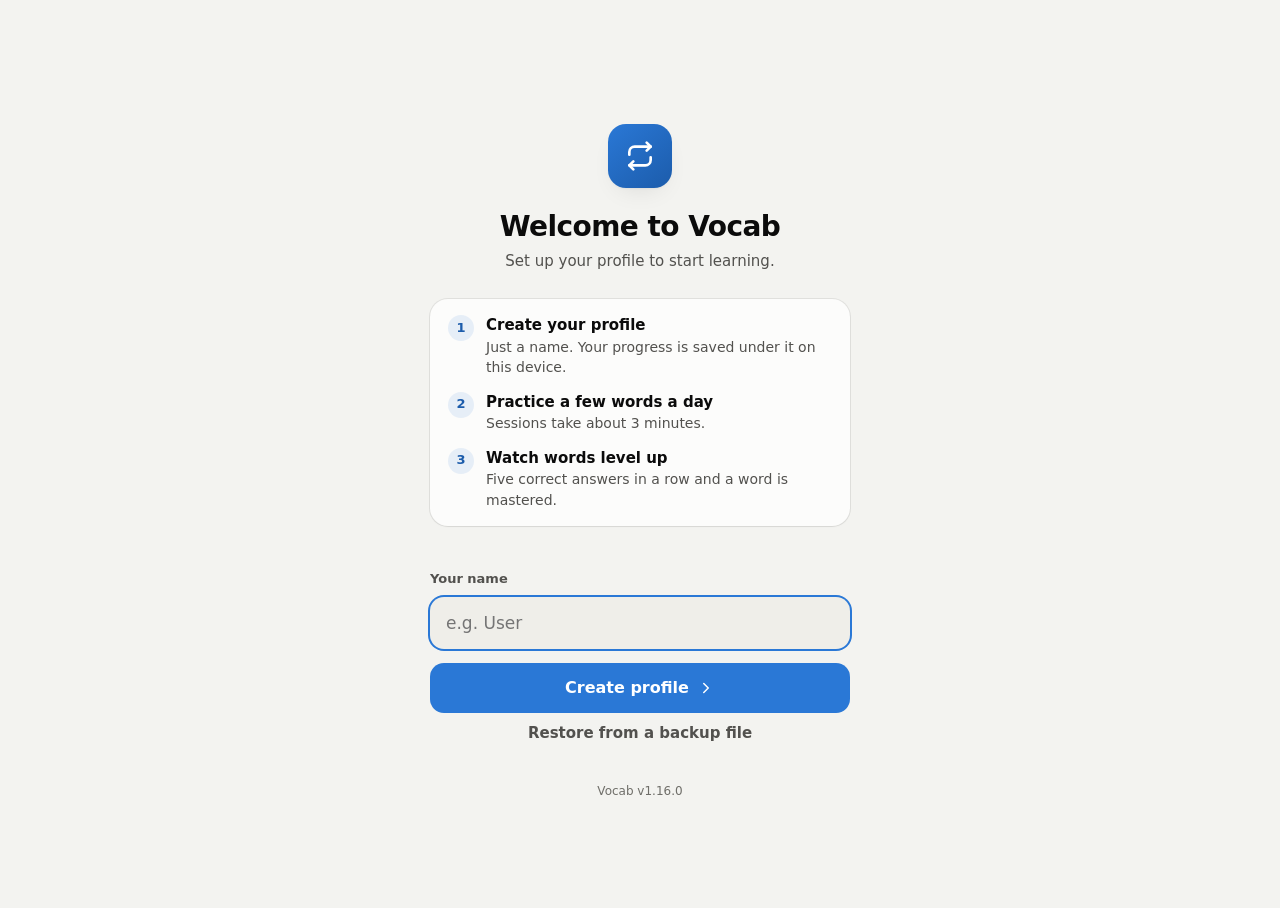
==== apps/french/index.html @ 6090a2e2 "Public copy of the school app" ====
<!doctype html>
<html lang="en">
<head>
  <meta charset="utf-8">
  <meta name="viewport" content="width=device-width, initial-scale=1, viewport-fit=cover, interactive-widget=resizes-content">
  <title>Vocab</title>
  <meta name="description" content="Vocabulary trainer for any language.">
  <meta name="theme-color" content="#f3f3f0" media="(prefers-color-scheme: light)">
  <meta name="theme-color" content="#0d0d0d" media="(prefers-color-scheme: dark)">
  <meta name="mobile-web-app-capable" content="yes">
  <link rel="manifest" href="./manifest.json">
  <link rel="icon" href="./icons/icon.svg" type="image/svg+xml">
  <link rel="apple-touch-icon" href="./icons/icon-192.png">
  <link rel="stylesheet" href="./css/app.css">
  <script src="./version.js"></script>
  <script type="module" src="./js/app.js"></script>
  <!-- Sync: keeps browser data in the local data file while the server runs (shared with the dashboard). Non-blocking. -->
  <script type="module" src="../../js/sync/page.js"></script>
</head>
<body>
  <div class="app">
    <nav class="tabbar" id="tabbar" aria-label="Main"></nav>
    <div class="page">
      <header class="topbar" id="topbar"></header>
      <main id="view">
        <div class="loading" aria-label="Loading"><span></span><span></span><span></span></div>
      </main>
    </div>
  </div>
  <div id="overlay-root"></div>
  <div id="toast-root" aria-live="polite"></div>
</body>
</html>
---- apps/french/css/app.css ----
:root {
  color-scheme: light;
  --bg: #f3f3f0;
  --surface: #fcfcfb;
  --surface-2: #efeee9;
  --surface-3: #e3e2dc;
  --seg-active: #ffffff;
  --border: rgba(11, 11, 11, 0.08);
  --border-strong: rgba(11, 11, 11, 0.15);
  --text: #0b0b0b;
  --text-2: #52514e;
  --text-3: #6f6e69;
  --axis-text: #898781;
  --accent: #2a78d6;
  --accent-hover: #256abf;
  --accent-soft: rgba(42, 120, 214, 0.1);
  --accent-text: #1c5cab;
  --on-accent: #ffffff;
  --hero-from: #2a78d6;
  --hero-to: #1c5cab;
  --good: #0ca30c;
  --good-text: #006300;
  --good-soft: rgba(12, 163, 12, 0.1);
  --bad: #d03b3b;
  --bad-text: #b02a2a;
  --bad-soft: rgba(208, 59, 59, 0.09);
  --warn: #fab219;
  --warn-text: #7a5000;
  --warn-soft: rgba(250, 178, 25, 0.16);
  --lvl-new: #cfcec7;
  --lvl-learning: #86b6ef;
  --lvl-familiar: #3987e5;
  --lvl-mastered: #1c5cab;
  --grid: #e1e0d9;
  --axis: #c3c2b7;
  --shadow-sm: 0 1px 2px rgba(16, 16, 15, 0.04);
  --shadow: 0 1px 2px rgba(16, 16, 15, 0.04), 0 10px 28px -14px rgba(16, 16, 15, 0.16);
  --shadow-lg: 0 24px 64px -16px rgba(16, 16, 15, 0.3);
  --radius: 18px;
  --font: system-ui, -apple-system, "Segoe UI", Roboto, sans-serif;
  --mono: ui-monospace, SFMono-Regular, Menlo, Consolas, monospace;
  --tabbar-h: 66px;
  --slot-subject: #2a78d6;
  --slot-verb: #0b8a0b;
  --slot-neg: #d03b3b;
  --slot-pron: #7c4ddb;
  --slot-noun: #0f8a80;
  --slot-mod: #b87400;
  --slot-circ: #7d6e5a;
  --slot-link: #c0398a;
  --slot-plain: #6f6e69;
}

@media (prefers-color-scheme: dark) {
  :root:not([data-theme="light"]) {
    color-scheme: dark;
    --bg: #0d0d0d;
    --surface: #1a1a19;
    --surface-2: #242422;
    --surface-3: #33332f;
    --seg-active: #3a3a36;
    --border: rgba(255, 255, 255, 0.08);
    --border-strong: rgba(255, 255, 255, 0.15);
    --text: #f0efec;
    --text-2: #c3c2b7;
    --text-3: #9a9890;
    --accent: #3987e5;
    --accent-hover: #5598e7;
    --accent-soft: rgba(57, 135, 229, 0.16);
    --accent-text: #86b6ef;
    --hero-from: #2a78d6;
    --hero-to: #184f95;
    --good-text: #3fc43f;
    --good-soft: rgba(12, 163, 12, 0.16);
    --bad-text: #f07a7a;
    --bad-soft: rgba(208, 59, 59, 0.18);
    --warn-text: #fab219;
    --warn-soft: rgba(250, 178, 25, 0.14);
    --lvl-new: #3a3a37;
    --lvl-learning: #184f95;
    --lvl-familiar: #2a78d6;
    --lvl-mastered: #6da7ec;
    --grid: #2c2c2a;
    --axis: #45453f;
    --shadow-sm: 0 1px 2px rgba(0, 0, 0, 0.4);
    --shadow: 0 1px 2px rgba(0, 0, 0, 0.4), 0 10px 28px -14px rgba(0, 0, 0, 0.6);
    --slot-subject: #5598e7;
    --slot-verb: #3fc43f;
    --slot-neg: #f07a7a;
    --slot-pron: #a98bf0;
    --slot-noun: #3cc4b8;
    --slot-mod: #f0b23c;
    --slot-circ: #b8a68c;
    --slot-link: #ec7fbd;
    --slot-plain: #9a9993;
    --shadow-lg: 0 24px 64px -16px rgba(0, 0, 0, 0.7);
  }
}

:root[data-theme="dark"] {
  color-scheme: dark;
  --bg: #0d0d0d;
  --surface: #1a1a19;
  --surface-2: #242422;
  --surface-3: #33332f;
  --seg-active: #3a3a36;
  --border: rgba(255, 255, 255, 0.08);
  --border-strong: rgba(255, 255, 255, 0.15);
  --text: #f0efec;
  --text-2: #c3c2b7;
  --text-3: #9a9890;
  --accent: #3987e5;
  --accent-hover: #5598e7;
  --accent-soft: rgba(57, 135, 229, 0.16);
  --accent-text: #86b6ef;
  --hero-from: #2a78d6;
  --hero-to: #184f95;
  --good-text: #3fc43f;
  --good-soft: rgba(12, 163, 12, 0.16);
  --bad-text: #f07a7a;
  --bad-soft: rgba(208, 59, 59, 0.18);
  --warn-text: #fab219;
  --warn-soft: rgba(250, 178, 25, 0.14);
  --lvl-new: #3a3a37;
  --lvl-learning: #184f95;
  --lvl-familiar: #2a78d6;
  --lvl-mastered: #6da7ec;
  --grid: #2c2c2a;
  --axis: #45453f;
  --shadow-sm: 0 1px 2px rgba(0, 0, 0, 0.4);
  --shadow: 0 1px 2px rgba(0, 0, 0, 0.4), 0 10px 28px -14px rgba(0, 0, 0, 0.6);
  --slot-subject: #5598e7;
  --slot-verb: #3fc43f;
  --slot-neg: #f07a7a;
  --slot-pron: #a98bf0;
  --slot-noun: #3cc4b8;
  --slot-mod: #f0b23c;
  --slot-circ: #b8a68c;
  --slot-link: #ec7fbd;
  --slot-plain: #9a9993;
  --shadow-lg: 0 24px 64px -16px rgba(0, 0, 0, 0.7);
}

/* Base */
*, *::before, *::after { box-sizing: border-box; }
[hidden] { display: none !important; }
html { -webkit-text-size-adjust: 100%; }
body {
  margin: 0;
  font: 15px/1.45 var(--font);
  background: var(--bg);
  color: var(--text);
  -webkit-font-smoothing: antialiased;
  -webkit-tap-highlight-color: transparent;
}
h1, h2, h3 { line-height: 1.2; }
a { color: var(--accent-text); }
button { font: inherit; color: inherit; }
:focus-visible { outline: 2px solid var(--accent); outline-offset: 2px; }
code { font-family: var(--mono); font-size: 0.86em; background: var(--surface-2); padding: 1px 5px; border-radius: 5px; overflow-wrap: anywhere; }
.muted { color: var(--text-3); }
.small { font-size: 13px; }

.icon { width: 20px; height: 20px; flex: none; fill: none; stroke: currentColor; stroke-width: 2; stroke-linecap: round; stroke-linejoin: round; }
.icon.accent { color: var(--accent); }

/* Shell */
.app { min-height: 100dvh; }
.page {
  max-width: 680px;
  margin: 0 auto;
  padding: 0 16px calc(var(--tabbar-h) + 28px + env(safe-area-inset-bottom));
}
.topbar {
  position: sticky;
  top: 0;
  z-index: 10;
  display: flex;
  align-items: center;
  gap: 8px;
  min-height: 64px;
  padding: calc(10px + env(safe-area-inset-top)) 0 10px;
  background: color-mix(in srgb, var(--bg) 86%, transparent);
  backdrop-filter: saturate(1.4) blur(14px);
  -webkit-backdrop-filter: saturate(1.4) blur(14px);
}
.topbar-title { flex: 1; min-width: 0; margin: 0; font-size: 26px; font-weight: 700; letter-spacing: -0.02em; white-space: nowrap; overflow: hidden; text-overflow: ellipsis; }
.topbar .back { margin-left: -8px; }

.tabbar {
  position: fixed;
  left: 0;
  right: 0;
  bottom: 0;
  z-index: 20;
  display: flex;
  justify-content: space-around;
  padding: 6px 8px calc(6px + env(safe-area-inset-bottom));
  background: color-mix(in srgb, var(--surface) 90%, transparent);
  backdrop-filter: saturate(1.4) blur(16px);
  -webkit-backdrop-filter: saturate(1.4) blur(16px);
  border-top: 1px solid var(--border);
}
.tab {
  flex: 1;
  max-width: 96px;
  display: flex;
  flex-direction: column;
  align-items: center;
  gap: 4px;
  padding: 4px 0;
  color: var(--text-3);
  text-decoration: none;
  font-size: 11px;
  font-weight: 600;
}
.tab .icon { width: 22px; height: 22px; padding: 4px 16px; box-sizing: content-box; border-radius: 999px; transition: background 0.2s; }
.tab.active { color: var(--accent-text); }
.tab.active .icon { background: var(--accent-soft); color: var(--accent); }
.brand, .brand-version { display: none; }
body.is-focus .tabbar, body.is-focus .topbar { display: none; }
body.is-focus .page { max-width: 600px; padding-bottom: 0; }

.loading { display: flex; justify-content: center; gap: 6px; padding: 80px 0; }
.loading span { width: 8px; height: 8px; border-radius: 50%; background: var(--accent); animation: pulse 1s infinite ease-in-out; }
.loading span:nth-child(2) { animation-delay: 0.15s; }
.loading span:nth-child(3) { animation-delay: 0.3s; }

/* Buttons */
.btn {
  display: inline-flex;
  align-items: center;
  justify-content: center;
  gap: 8px;
  height: 42px;
  padding: 0 16px;
  border: 0;
  border-radius: 12px;
  font-weight: 600;
  font-size: 15px;
  text-decoration: none;
  white-space: nowrap;
  cursor: pointer;
  transition: background 0.15s, transform 0.1s, opacity 0.15s;
}
.btn:active:not(:disabled) { transform: scale(0.98); }
.btn:disabled { opacity: 0.45; cursor: not-allowed; }
.btn .icon { width: 18px; height: 18px; }
.btn-primary { background: var(--accent); color: var(--on-accent); }
.btn-primary:hover:not(:disabled) { background: var(--accent-hover); }
.btn-secondary { background: var(--surface-2); color: var(--text); box-shadow: inset 0 0 0 1px var(--border); }
.btn-secondary:hover:not(:disabled) { background: var(--surface-3); }
.btn-text { background: transparent; color: var(--text-2); }
.btn-text:hover:not(:disabled) { background: var(--surface-2); }
.btn-danger { background: var(--bad); color: #fff; }
.btn-ghost-danger { background: var(--bad-soft); color: var(--bad-text); }
.btn-on-accent { background: #fff; color: #1c5cab; }
.btn-on-accent:hover { background: #eef4fc; }
.btn-block { width: 100%; }
.btn-lg { height: 50px; font-size: 16px; border-radius: 14px; }
.btn-sm { height: 34px; padding: 0 12px; font-size: 14px; border-radius: 10px; }
.icon-btn { display: inline-grid; place-items: center; flex: none; width: 40px; height: 40px; border: 0; border-radius: 12px; background: transparent; color: var(--text-2); cursor: pointer; }
.icon-btn:hover { background: var(--surface-2); }

.lang-pill {
  display: inline-flex;
  align-items: center;
  gap: 6px;
  flex: none;
  height: 38px;
  padding: 0 10px 0 9px;
  border: 0;
  border-radius: 999px;
  background: var(--surface);
  box-shadow: var(--shadow-sm), 0 0 0 1px var(--border);
  font-weight: 600;
  font-size: 14px;
  cursor: pointer;
}
.lang-pill .icon { width: 16px; height: 16px; color: var(--text-3); }
.flag { font-size: 18px; line-height: 1; }

/* Cards */
.card {
  margin-top: 16px;
  padding: 18px;
  background: var(--surface);
  border-radius: var(--radius);
  box-shadow: var(--shadow-sm), 0 0 0 1px var(--border);
}
.card-head { display: flex; align-items: baseline; justify-content: space-between; gap: 12px; margin-bottom: 14px; }
.card-head h2 { margin: 0; font-size: 17px; font-weight: 650; letter-spacing: -0.01em; }
.card-meta { color: var(--text-3); font-size: 13px; text-align: right; }
.card-link { display: inline-flex; align-items: center; gap: 2px; font-size: 14px; font-weight: 600; text-decoration: none; }
.card-link .icon { width: 16px; height: 16px; }
.group-title {
  display: flex;
  align-items: baseline;
  justify-content: space-between;
  gap: 12px;
  margin: 26px 4px -6px;
  font-size: 12px;
  font-weight: 700;
  text-transform: uppercase;
  letter-spacing: 0.07em;
  color: var(--text-3);
}
.group-title span { text-transform: none; letter-spacing: 0; font-weight: 500; font-size: 13px; }
.badge { font-size: 11px; font-weight: 600; padding: 2px 7px; border-radius: 6px; background: var(--accent-soft); color: var(--accent-text); white-space: nowrap; }

/* Hero */
.hero {
  position: relative;
  overflow: hidden;
  margin-top: 4px;
  padding: 22px;
  border-radius: 22px;
  color: #fff;
  background:
    radial-gradient(circle at 105% -10%, rgba(255, 255, 255, 0.22), transparent 45%),
    linear-gradient(140deg, var(--hero-from), var(--hero-to));
  box-shadow: var(--shadow);
}
.hero-eyebrow { font-size: 12px; font-weight: 700; text-transform: uppercase; letter-spacing: 0.08em; opacity: 0.85; }
.hero-figure { margin-top: 14px; font-size: 60px; font-weight: 700; line-height: 1; letter-spacing: -0.03em; }
.hero-label { margin-top: 6px; font-size: 17px; font-weight: 600; }
.hero-sub { margin-top: 2px; font-size: 14px; opacity: 0.82; }
.hero .btn { margin-top: 18px; }

.quick { display: grid; grid-template-columns: 1fr 1fr; gap: 10px; margin-top: 10px; }
.quick-btn {
  display: flex;
  align-items: center;
  justify-content: space-between;
  gap: 8px;
  padding: 14px;
  border: 0;
  border-radius: 16px;
  background: var(--surface);
  box-shadow: var(--shadow-sm), 0 0 0 1px var(--border);
  font-weight: 600;
  text-align: left;
  cursor: pointer;
}
.quick-btn:hover:not(:disabled) { background: var(--surface-2); }
.quick-btn:disabled { opacity: 0.5; cursor: default; }
.quick-label { display: inline-flex; align-items: center; gap: 8px; min-width: 0; }
.quick-label .icon { width: 18px; height: 18px; color: var(--accent); }
.quick-count { color: var(--text-3); font-variant-numeric: tabular-nums; }

/* Tiles */
.tiles { display: grid; grid-template-columns: repeat(3, minmax(0, 1fr)); gap: 10px; margin-top: 16px; }
.tiles-4 { grid-template-columns: repeat(2, minmax(0, 1fr)); margin-top: 4px; }
.tile { min-width: 0; padding: 14px; background: var(--surface); border-radius: 16px; box-shadow: var(--shadow-sm), 0 0 0 1px var(--border); }
.tile-label { display: flex; align-items: center; gap: 6px; color: var(--text-3); font-size: 13px; font-weight: 500; }
.tile-label .icon { width: 16px; height: 16px; }
.tile-value { margin-top: 8px; font-size: 22px; font-weight: 700; letter-spacing: -0.02em; white-space: nowrap; overflow: hidden; text-overflow: ellipsis; }
.tile-value small { font-size: 14px; font-weight: 500; color: var(--text-3); letter-spacing: 0; }
.tile-sub { margin-top: 2px; color: var(--text-3); font-size: 12px; line-height: 1.3; }

/* Mastery */
.lvl-new { background: var(--lvl-new); }
.lvl-learning { background: var(--lvl-learning); }
.lvl-familiar { background: var(--lvl-familiar); }
.lvl-mastered { background: var(--lvl-mastered); }
.mastery-bar { display: flex; gap: 2px; height: 12px; margin: 2px 0 14px; border-radius: 6px; overflow: hidden; }
.mastery-bar.thin { height: 6px; margin: 9px 0 0; border-radius: 3px; }
.seg { min-width: 3px; }
.legend { display: grid; grid-template-columns: repeat(2, minmax(0, 1fr)); gap: 2px 16px; }
.legend-item { display: flex; align-items: center; gap: 8px; margin: 0 -8px; padding: 6px 8px; border-radius: 8px; color: var(--text-2); font-size: 14px; text-decoration: none; }
a.legend-item:hover { background: var(--surface-2); }
.swatch { width: 10px; height: 10px; flex: none; border-radius: 3px; }
.legend-value { margin-left: auto; font-weight: 600; color: var(--text); font-variant-numeric: tabular-nums; }

.dots { display: inline-flex; gap: 3px; }
.dots i { width: 7px; height: 7px; border-radius: 50%; }
.dots i:not(.on) { background: var(--surface-3); }

/* Decks */
.toolbar { display: flex; align-items: center; gap: 10px; margin-top: 4px; }
.toolbar .chips { flex: 1; min-width: 0; }
.chips { display: flex; gap: 8px; padding: 2px; margin: -2px; overflow-x: auto; scrollbar-width: none; }
.chips::-webkit-scrollbar { display: none; }
.chips.wrap { flex-wrap: wrap; overflow: visible; }
.chip {
  display: inline-flex;
  align-items: center;
  gap: 6px;
  flex: none;
  height: 34px;
  padding: 0 14px;
  border: 0;
  border-radius: 999px;
  background: var(--surface);
  box-shadow: inset 0 0 0 1px var(--border-strong);
  color: var(--text-2);
  font-size: 14px;
  font-weight: 600;
  cursor: pointer;
}
.chip.active { background: var(--text); color: var(--bg); box-shadow: none; }
.chip:disabled { opacity: 0.4; cursor: default; }
.chip-count { font-weight: 500; opacity: 0.7; font-variant-numeric: tabular-nums; }

.card.deck-list { padding-top: 2px; padding-bottom: 2px; }
.deck-row { display: flex; align-items: center; gap: 12px; padding: 14px 0; border-top: 1px solid var(--border); color: inherit; text-decoration: none; }
.deck-list > .deck-row:first-child { border-top: 0; }
.deck-row:hover .deck-row-title { color: var(--accent-text); }
.deck-row-main { flex: 1; min-width: 0; }
.deck-row-title { display: flex; align-items: center; gap: 8px; font-weight: 600; }
.deck-row-meta { margin-top: 2px; color: var(--text-3); font-size: 13px; }
.due { color: var(--accent-text); font-weight: 600; }
.chevron { color: var(--text-3); }

.deck-head { margin-top: 4px; }
.eyebrow { color: var(--text-3); font-size: 13px; font-weight: 500; }
.deck-stats { display: grid; grid-template-columns: repeat(3, 1fr); margin: 12px 0 16px; }
.deck-stats div { display: flex; flex-direction: column; }
.deck-stats strong { font-size: 26px; font-weight: 700; letter-spacing: -0.02em; }
.deck-stats span { color: var(--text-3); font-size: 13px; }
.deck-head > .btn-block { margin-top: 16px; }
.deck-actions { display: grid; grid-template-columns: 1fr 1fr; gap: 10px; margin-top: 10px; }

/* Word lists */
.card.word-list { padding-top: 2px; padding-bottom: 2px; }
.word-row { display: flex; align-items: center; gap: 12px; padding: 12px 0; border-top: 1px solid var(--border); }
.word-list > .word-row:first-child { border-top: 0; }
.word-main { flex: 1; min-width: 0; }
.word-q { font-weight: 600; overflow-wrap: anywhere; }
.word-a { color: var(--text-2); font-size: 14px; overflow-wrap: anywhere; }
.word-deck { margin-top: 2px; color: var(--text-3); font-size: 12px; }
.word-side { display: flex; flex: none; flex-direction: column; align-items: flex-end; gap: 6px; }
.score { display: inline-flex; gap: 10px; color: var(--text-2); font-size: 13px; font-variant-numeric: tabular-nums; }
.score-ok, .score-ko { display: inline-flex; align-items: center; gap: 3px; font-size: 13px; font-variant-numeric: tabular-nums; }
.score-ok .icon, .score-ko .icon { width: 14px; height: 14px; stroke-width: 2.6; }
.score-ok .icon { color: var(--good); }
.score-ko .icon { color: var(--bad); }

.level-tabs { display: flex; gap: 8px; margin: 4px -16px 0; padding: 2px 16px; overflow-x: auto; scrollbar-width: none; }
.level-tabs::-webkit-scrollbar { display: none; }
.level-tab {
  display: inline-flex;
  align-items: center;
  gap: 7px;
  flex: none;
  height: 36px;
  padding: 0 14px;
  border-radius: 999px;
  background: var(--surface);
  box-shadow: inset 0 0 0 1px var(--border-strong);
  color: var(--text-2);
  font-size: 14px;
  font-weight: 600;
  text-decoration: none;
}
.level-tab.active { background: var(--text); color: var(--bg); box-shadow: none; }
.level-tab-count { opacity: 0.65; font-weight: 500; font-variant-numeric: tabular-nums; }
.level-hint { margin: 12px 4px 0; color: var(--text-3); font-size: 13px; }
.search {
  display: flex;
  align-items: center;
  gap: 10px;
  height: 46px;
  margin-top: 12px;
  padding: 0 14px;
  border-radius: 14px;
  background: var(--surface);
  box-shadow: 0 0 0 1px var(--border);
  color: var(--text-3);
}
.search:focus-within { box-shadow: 0 0 0 2px var(--accent); }
.search input { flex: 1; min-width: 0; border: 0; background: none; outline: none; font: inherit; color: var(--text); }
.no-results { text-align: center; color: var(--text-3); }
.sticky-cta { position: sticky; z-index: 5; bottom: calc(var(--tabbar-h) + 12px + env(safe-area-inset-bottom)); margin-top: 16px; }
.sticky-cta .btn { box-shadow: var(--shadow-lg); }

/* Stats */
.chart { position: relative; }
.chart-body { display: flex; gap: 8px; height: 150px; }
.chart-y { display: flex; flex-direction: column; justify-content: space-between; width: 24px; margin: -6px 0; color: var(--axis-text); font-size: 11px; line-height: 12px; text-align: right; font-variant-numeric: tabular-nums; }
.chart-plot { position: relative; flex: 1; min-width: 0; }
.chart-grid { position: absolute; inset: 0; display: flex; flex-direction: column; justify-content: space-between; pointer-events: none; }
.chart-grid i { display: block; height: 1px; background: var(--grid); }
.chart-grid i:last-child { background: var(--axis); }
.chart-cols { position: absolute; inset: 0 0 1px; display: flex; gap: 2px; }
.col { flex: 1; display: flex; align-items: flex-end; justify-content: center; min-width: 0; padding: 0; border: 0; border-radius: 6px 6px 0 0; background: transparent; cursor: pointer; }
.col:hover, .col.active { background: color-mix(in srgb, var(--accent) 7%, transparent); }
.col-bar { width: 100%; max-width: 24px; background: var(--accent); border-radius: 4px 4px 0 0; }
.chart-x { display: flex; gap: 2px; margin: 6px 0 0 32px; color: var(--axis-text); font-size: 11px; font-variant-numeric: tabular-nums; }
.chart-x span { flex: 1; min-width: 0; text-align: center; }
.chart-x .today { color: var(--text); font-weight: 700; }
.chart-tip {
  position: absolute;
  top: -10px;
  z-index: 3;
  transform: translate(-50%, -100%);
  padding: 6px 10px;
  border-radius: 8px;
  background: var(--text);
  color: var(--bg);
  font-size: 12px;
  font-weight: 500;
  white-space: nowrap;
  pointer-events: none;
  box-shadow: var(--shadow-lg);
}
.deck-table { width: 100%; border-collapse: collapse; font-size: 14px; }
.deck-table th { padding: 0 0 8px; color: var(--text-3); font-size: 12px; font-weight: 600; text-align: left; }
.deck-table td { padding: 11px 0; border-top: 1px solid var(--border); vertical-align: top; }
.deck-table th:not(:first-child), .deck-table td:not(:first-child) { width: 84px; text-align: right; font-variant-numeric: tabular-nums; }
.deck-table td a { color: var(--text); font-weight: 600; text-decoration: none; }
.deck-table td a:hover { color: var(--accent-text); }
.deck-table .mastery-bar { max-width: 260px; margin: 7px 12px 0 0; }
.card .btn-block { margin-top: 14px; }

/* Settings */
.card.settings { padding-top: 4px; padding-bottom: 4px; }
.setting { display: flex; flex-wrap: wrap; align-items: center; justify-content: space-between; gap: 10px 16px; padding: 14px 0; border-top: 1px solid var(--border); }
.setting:first-child { border-top: 0; }
.setting-text { flex: 1 1 200px; min-width: 0; }
.setting-label { font-weight: 600; }
.setting-hint { color: var(--text-3); font-size: 13px; }
.setting .segmented { flex: 1 1 280px; }

.segmented { display: flex; gap: 2px; padding: 3px; border-radius: 12px; background: var(--surface-2); box-shadow: inset 0 0 0 1px var(--border); }
.segmented button {
  flex: 1 1 0;
  min-width: 0;
  height: 34px;
  padding: 0 8px;
  border: 0;
  border-radius: 9px;
  background: transparent;
  color: var(--text-2);
  font-size: 14px;
  font-weight: 600;
  white-space: nowrap;
  overflow: hidden;
  text-overflow: ellipsis;
  cursor: pointer;
}
.segmented button.active { background: var(--seg-active); color: var(--text); box-shadow: 0 1px 3px rgba(0, 0, 0, 0.1), 0 0 0 1px var(--border); }

/* Forms */
.field { display: block; }
.field-label { display: block; margin: 18px 0 8px; color: var(--text-2); font-size: 13px; font-weight: 600; }
.field .field-label { margin-top: 12px; }
.form-grid { display: grid; grid-template-columns: 1fr; column-gap: 14px; margin-top: -12px; }
.input {
  width: 100%;
  height: 44px;
  padding: 0 12px;
  border: 0;
  border-radius: 12px;
  background: var(--surface-2);
  box-shadow: inset 0 0 0 1px var(--border);
  color: var(--text);
  font: inherit;
  font-size: 15px;
  outline: none;
}
.input:focus { box-shadow: 0 0 0 2px var(--accent); }
select.input {
  appearance: none;
  padding-right: 36px;
  background-image: url("data:image/svg+xml,%3Csvg xmlns='http://www.w3.org/2000/svg' viewBox='0 0 24 24' fill='none' stroke='%23898781' stroke-width='2' stroke-linecap='round' stroke-linejoin='round'%3E%3Cpath d='m6 9 6 6 6-6'/%3E%3C/svg%3E");
  background-repeat: no-repeat;
  background-position: right 12px center;
  background-size: 16px;
}
.textarea { height: auto; margin-top: 12px; padding: 12px; font-family: var(--mono); font-size: 14px; line-height: 1.55; resize: vertical; }
.dropzone {
  display: flex;
  flex-direction: column;
  align-items: center;
  gap: 4px;
  margin-top: 12px;
  padding: 28px 16px;
  border: 1.5px dashed var(--border-strong);
  border-radius: 14px;
  color: var(--text);
  text-align: center;
  cursor: pointer;
}
.dropzone:hover { background: var(--surface-2); }
.dropzone .icon { width: 26px; height: 26px; margin-bottom: 4px; color: var(--accent); }
.dropzone span { color: var(--text-3); font-size: 13px; }
.file-name { margin-top: 8px; }
.help { margin-top: 14px; color: var(--text-2); font-size: 14px; }
.help summary { display: inline-flex; align-items: center; gap: 6px; font-weight: 600; cursor: pointer; list-style: none; }
.help summary::-webkit-details-marker { display: none; }
.help summary .icon { width: 16px; height: 16px; }
.help ul { margin: 10px 0 0; padding-left: 18px; }
.help li { margin-bottom: 6px; }
.notice { display: flex; align-items: flex-start; gap: 10px; padding: 12px 14px; border-radius: 12px; font-size: 14px; }
.notice .icon { width: 18px; height: 18px; margin-top: 1px; }
.notice-bad { background: var(--bad-soft); color: var(--bad-text); }
.notice-warn { background: var(--warn-soft); color: var(--warn-text); }
.preview .word-list { margin-top: -6px; }

/* Sheets, toasts, empty states */
.sheet-wrap { position: fixed; inset: 0; z-index: 50; display: flex; align-items: flex-end; justify-content: center; }
.sheet-backdrop { position: absolute; inset: 0; background: rgba(8, 8, 8, 0.45); opacity: 0; transition: opacity 0.25s; }
.sheet {
  position: relative;
  width: 100%;
  max-width: 560px;
  max-height: 88dvh;
  overflow-y: auto;
  padding: 8px 20px calc(20px + env(safe-area-inset-bottom));
  border-radius: 24px 24px 0 0;
  background: var(--surface);
  box-shadow: var(--shadow-lg);
  transform: translateY(100%);
  transition: transform 0.28s cubic-bezier(0.2, 0.8, 0.2, 1), opacity 0.22s;
}
.sheet-wrap.open .sheet-backdrop { opacity: 1; }
.sheet-wrap.open .sheet { transform: none; }
.sheet-handle { width: 36px; height: 4px; margin: 0 auto 8px; border-radius: 2px; background: var(--surface-3); }
.sheet-head { display: flex; align-items: center; justify-content: space-between; gap: 12px; margin-bottom: 4px; }
.sheet-head h2 { margin: 0; font-size: 19px; letter-spacing: -0.01em; }
.sheet-head .icon-btn { margin-right: -8px; }
.sheet-text { margin: 4px 0 20px; color: var(--text-2); }
.sheet-actions { display: grid; grid-template-columns: 1fr 1fr; gap: 10px; }
.sheet .btn-lg { margin-top: 24px; }
.lang-list { display: flex; flex-direction: column; gap: 4px; margin: 4px 0 14px; }
.lang-row { display: flex; align-items: center; gap: 12px; padding: 12px; border: 0; border-radius: 14px; background: transparent; text-align: left; cursor: pointer; }
.lang-row:hover { background: var(--surface-2); }
.lang-row.active { background: var(--accent-soft); }
.lang-row .flag { font-size: 26px; }
.lang-row-main { display: flex; flex: 1; flex-direction: column; }
.lang-row-main small { color: var(--text-3); font-size: 13px; }

#toast-root {
  position: fixed;
  left: 0;
  right: 0;
  bottom: calc(var(--tabbar-h) + 16px + env(safe-area-inset-bottom));
  z-index: 60;
  display: flex;
  flex-direction: column;
  align-items: center;
  gap: 8px;
  padding: 0 16px;
  pointer-events: none;
}
body.is-focus #toast-root { bottom: calc(100px + env(safe-area-inset-bottom)); }
.toast {
  display: flex;
  align-items: center;
  gap: 10px;
  max-width: 520px;
  padding: 12px 16px;
  border-radius: 14px;
  background: var(--text);
  color: var(--bg);
  font-size: 14px;
  font-weight: 500;
  box-shadow: var(--shadow-lg);
  opacity: 0;
  transform: translateY(8px);
  transition: opacity 0.25s, transform 0.25s;
}
.toast.show { opacity: 1; transform: none; }
.toast .icon { width: 18px; height: 18px; }
.toast-success .icon { color: #3fc43f; }
.toast-error .icon { color: #f07a7a; }

.empty { padding: 48px 24px; text-align: center; }
.empty-icon { display: inline-grid; place-items: center; width: 56px; height: 56px; margin-bottom: 14px; border-radius: 16px; background: var(--accent-soft); color: var(--accent); }
.empty-icon .icon { width: 26px; height: 26px; }
.empty h3 { margin: 0 0 6px; font-size: 18px; }
.empty p { max-width: 340px; margin: 0 auto 18px; color: var(--text-2); }
.version-footer { margin-top: 28px; color: var(--text-3); font-size: 12px; text-align: center; }

/* Profiles */
.accounts {
  display: flex;
  flex-direction: column;
  justify-content: center;
  max-width: 420px;
  min-height: 100dvh;
  margin: 0 auto;
  padding: calc(32px + env(safe-area-inset-top)) 0 calc(24px + env(safe-area-inset-bottom));
  text-align: center;
}
.accounts-mark { display: grid; place-items: center; width: 64px; height: 64px; margin: 0 auto 22px; border-radius: 18px; background: linear-gradient(140deg, #2a78d6, #1c5cab); color: #fff; box-shadow: var(--shadow); }
.accounts-mark .icon { width: 32px; height: 32px; }
.accounts h1 { margin: 0; font-size: 28px; letter-spacing: -0.02em; }
.accounts-sub { margin: 8px 0 26px; color: var(--text-2); }
.account-list { display: flex; flex-direction: column; gap: 10px; }
.account {
  display: flex;
  align-items: center;
  gap: 14px;
  padding: 12px 14px;
  border: 0;
  border-radius: 18px;
  background: var(--surface);
  box-shadow: var(--shadow-sm), 0 0 0 1px var(--border);
  font-size: 17px;
  font-weight: 600;
  text-align: left;
  cursor: pointer;
  transition: box-shadow 0.15s;
}
.account:hover { box-shadow: var(--shadow), 0 0 0 2px var(--accent); }
.account-name { flex: 1; min-width: 0; overflow: hidden; white-space: nowrap; text-overflow: ellipsis; }
.avatar { display: grid; place-items: center; flex: none; width: 46px; height: 46px; border-radius: 50%; background: var(--accent-soft); color: var(--accent-text); font-size: 19px; font-weight: 700; }
.avatar.sm { width: 38px; height: 38px; font-size: 16px; }
.account-add { margin-top: 12px; }
.account-form { margin-top: 4px; text-align: left; }
.account-new .account-form { margin-top: 16px; }
.account-form .btn-lg { margin-top: 14px; }
.account-form .btn-text { margin-top: 6px; }
.input-lg { height: 52px; padding: 0 16px; border-radius: 14px; font-size: 17px; }
.form-error { margin: 8px 2px 0; color: var(--bad-text); font-size: 13px; }
.steps { display: flex; flex-direction: column; gap: 14px; margin: 0 0 22px; padding: 16px 18px; border-radius: var(--radius); background: var(--surface); box-shadow: var(--shadow-sm), 0 0 0 1px var(--border); list-style: none; text-align: left; counter-reset: step; }
.steps li { display: flex; align-items: flex-start; gap: 12px; color: var(--text-2); font-size: 14px; counter-increment: step; }
.steps li::before { content: counter(step); display: grid; place-items: center; flex: none; width: 26px; height: 26px; border-radius: 50%; background: var(--accent-soft); color: var(--accent-text); font-size: 13px; font-weight: 700; }
.steps strong { display: block; color: var(--text); font-size: 15px; }
.setting-profile { flex-wrap: nowrap; }
.setting-profile .setting-text { flex: 1 1 0; }

/* Tenses */
.field-row { display: flex; align-items: baseline; justify-content: space-between; gap: 12px; }
.presets { display: inline-flex; gap: 2px; }
.presets button { padding: 4px 8px; border: 0; border-radius: 8px; background: transparent; color: var(--accent-text); font-size: 13px; font-weight: 600; cursor: pointer; }
.presets button:hover { background: var(--accent-soft); }
.mood-label { margin: 12px 0 8px; color: var(--text-3); font-size: 11px; font-weight: 700; text-transform: uppercase; letter-spacing: 0.07em; }
.conj-setup .field-row .field-label { margin-top: 4px; }
.chip-tag { margin-left: 2px; padding: 1px 5px; border-radius: 5px; background: var(--surface-2); color: var(--text-3); font-size: 10px; font-weight: 600; text-transform: uppercase; letter-spacing: 0.04em; }
.chip.active .chip-tag { background: rgba(255, 255, 255, 0.18); color: inherit; }
.pick-verbs { margin-top: 12px; max-width: 100%; }
.pick-verbs .icon:last-child { width: 16px; height: 16px; color: var(--text-3); }
.conj-options { margin-top: 0; }
.conj-setup > .btn-lg { margin-top: 22px; }
.tense-list { display: flex; flex-direction: column; }
.tense-row { display: flex; align-items: center; gap: 12px; width: 100%; padding: 12px 0; border: 0; border-top: 1px solid var(--border); background: none; text-align: left; cursor: pointer; }
.tense-row:first-child { border-top: 0; }
.tense-row:hover .tense-row-title { color: var(--accent-text); }
.tense-row-main { flex: 1; min-width: 0; }
.tense-row-title { display: flex; align-items: center; gap: 6px; font-weight: 600; }
.tense-row-value { color: var(--text-2); font-size: 14px; font-weight: 600; font-variant-numeric: tabular-nums; }
.verb-list { margin-top: 6px; }
.deck-row[hidden], .check-row[hidden] { display: none; }
.picker-actions { display: flex; gap: 4px; margin: 8px 0 4px; }
.check-list { display: flex; flex-direction: column; max-height: 46dvh; overflow-y: auto; margin: 0 -4px; padding: 0 4px; }
.check-group { margin: 12px 0 4px; color: var(--text-3); font-size: 11px; font-weight: 700; text-transform: uppercase; letter-spacing: 0.07em; }
.check-row { display: flex; align-items: center; gap: 12px; padding: 9px 4px; border-radius: 10px; cursor: pointer; }
.check-row:hover { background: var(--surface-2); }
.check-row input { width: 18px; height: 18px; accent-color: var(--accent); flex: none; }
.check-row span { display: flex; flex-direction: column; }
.check-row small { color: var(--text-3); font-size: 13px; }
.deck-head .deck-tenses { margin-top: 10px; }

.verb-head { margin-top: 4px; }
.verb-meaning { margin: 6px 0 14px; font-size: 24px; font-weight: 700; letter-spacing: -0.02em; }
.verb-facts { display: grid; grid-template-columns: repeat(3, minmax(0, 1fr)); gap: 8px; margin-bottom: 16px; }
.verb-facts span { display: flex; flex-direction: column; gap: 2px; padding: 10px 12px; border-radius: 12px; background: var(--surface-2); font-weight: 600; overflow-wrap: anywhere; }
.verb-facts small { color: var(--text-3); font-size: 11px; font-weight: 600; }
.conj-grid { display: grid; grid-template-columns: 1fr; gap: 12px; margin-top: 16px; }
.conj-grid .card { margin-top: 0; }
.conj-table { padding: 14px 16px; }
.conj-table-head { display: flex; align-items: center; justify-content: space-between; gap: 12px; margin-bottom: 6px; }
.conj-table-head h3 { margin: 0; font-size: 15px; }
.conj-row { display: flex; align-items: baseline; padding: 5px 0; border-top: 1px solid var(--border); font-size: 15px; }
.conj-table-head + .conj-row { border-top: 0; }
.conj-subject { color: var(--text-3); white-space: pre; }
.conj-form { font-weight: 600; overflow-wrap: anywhere; }
.sheet .conj-table { margin-top: 0; box-shadow: 0 0 0 1px var(--border); }

.q-sub { margin: -18px 0 18px; color: var(--text-2); font-size: 15px; }
.fill-rows { display: flex; flex-direction: column; gap: 10px; }
.fill-row { display: grid; grid-template-columns: auto minmax(0, 1fr); align-items: center; gap: 10px; }
.fill-label { min-width: 52px; padding: 0 4px; color: var(--text-2); font-size: 17px; font-weight: 600; text-align: right; }
.fill-expected { grid-column: 2; margin-top: -4px; color: var(--bad-text); font-size: 14px; font-weight: 600; }
.fill-rows.is-table .answer-input { height: 46px; font-size: 17px; text-align: left; }
.fill-rows.is-table .fill-label { min-width: 84px; font-size: 15px; }
@media (min-width: 640px) { .conj-grid { grid-template-columns: 1fr 1fr; } }

/* Units and adding words */
.unit-list { display: flex; flex-direction: column; }
.unit-card { display: block; color: inherit; text-decoration: none; }
.unit-card:hover h2 { color: var(--accent-text); }
.unit-card-head { display: flex; align-items: center; gap: 14px; }
.unit-card-main { flex: 1; min-width: 0; }
.unit-card-main h2 { margin: 0; font-size: 17px; }
.unit-card-main .card-meta { margin-top: 2px; text-align: left; }
.unit-badge { display: grid; place-items: center; flex: none; width: 44px; height: 44px; border-radius: 14px; background: var(--accent-soft); color: var(--accent-text); font-size: 18px; font-weight: 700; }
.unit-card-meta { margin-top: 12px; color: var(--text-3); font-size: 13px; }
.unit-help { margin: 18px 4px 0; }
.unit-head { margin-top: 4px; }
.unit-head .deck-actions { margin-top: 10px; }
.unit-plan { margin: 12px 0 0; }

/* Learn: path, unit page, topics */
.view-learn > .segmented { margin-top: 4px; }
.learn-hero { margin-top: 16px; }
.learn-hero .hero-label { margin-top: 10px; font-size: 20px; }
.learn-help { margin: 16px 4px 0; }
.unit-badge .icon { width: 22px; height: 22px; }
.unit-badge.is-passed { background: var(--good-soft); color: var(--good-text); }
.unit-card.is-locked, .unit-card.is-soon { box-shadow: 0 0 0 1px var(--border); background: var(--surface-2); }
.unit-card.is-locked .unit-badge, .unit-card.is-soon .unit-badge { background: var(--surface-3); color: var(--text-3); }
.status-tag { display: inline-flex; align-items: center; gap: 4px; flex: none; padding: 3px 8px; border-radius: 7px; font-size: 11px; font-weight: 700; white-space: nowrap; }
.status-tag .icon { width: 12px; height: 12px; }
.status-tag.is-good { background: var(--good-soft); color: var(--good-text); }
.status-tag.is-accent { background: var(--accent-soft); color: var(--accent-text); }
.status-tag.is-muted { background: var(--surface-3); color: var(--text-3); }
.unit-goals { margin: 14px 0 0; padding: 0; list-style: none; }
.unit-goals li { display: flex; align-items: flex-start; gap: 8px; padding: 3px 0; font-size: 14px; }
.unit-goals .icon { flex: none; width: 16px; height: 16px; margin-top: 2px; color: var(--accent); }
.unit-head .notice, .unit-head > .muted { margin: 14px 0 0; }
.lesson-list { display: flex; flex-direction: column; }
.lesson-row { display: flex; align-items: center; gap: 12px; padding: 12px 0; border-top: 1px solid var(--border); color: inherit; text-decoration: none; }
.lesson-row:first-child { border-top: 0; padding-top: 0; }
.lesson-row:hover strong { color: var(--accent-text); }
.lesson-num { display: grid; place-items: center; flex: none; width: 32px; height: 32px; border-radius: 50%; background: var(--accent-soft); color: var(--accent-text); font-size: 14px; font-weight: 700; }
.lesson-num.is-done { background: var(--good-soft); color: var(--good-text); }
.lesson-num .icon { width: 16px; height: 16px; }
.lesson-main { display: flex; flex: 1; flex-direction: column; min-width: 0; }
.lesson-main small { color: var(--text-3); font-size: 13px; }
.lesson-side { color: var(--text-3); font-size: 13px; font-weight: 600; font-variant-numeric: tabular-nums; }
.test-card > .muted { margin: -6px 0 14px; }
.test-card .deck-stats { margin-bottom: 14px; }
.test-card.is-passed { box-shadow: var(--shadow-sm), 0 0 0 1px var(--good); }
.topic-list { padding: 6px 10px; }
.topic-row { display: flex; align-items: center; gap: 4px; }
.topic-row + .topic-row { border-top: 1px solid var(--border); }
.topic-row .check-row { flex: 1; min-width: 0; }
.topic-title { margin: 4px 0 6px; font-size: 24px; letter-spacing: -0.02em; }
.lesson-row.is-locked { color: var(--text-3); }
.lesson-row.is-locked .lesson-num { background: var(--surface-3); color: var(--text-3); }
.lesson-row.is-locked:hover strong { color: inherit; }
.topic-row.is-locked strong { color: var(--text-3); }
.topic-row.is-locked .check-row { cursor: default; }
.topic-row.is-locked .check-row:hover { background: none; }
.topic-row.is-locked .icon-btn { color: var(--text-3); cursor: default; }
.part-title { align-items: center; margin-top: 30px; text-transform: none; letter-spacing: -0.01em; font-size: 17px; color: var(--text); }
.part-title > span { display: flex; }
.unit-parts { display: flex; flex-wrap: wrap; gap: 8px; margin-top: 14px; }
.unit-parts span { padding: 6px 10px; border-radius: 10px; background: var(--surface-2); font-size: 13px; }
.unit-parts strong { color: var(--accent-text); }
.word-details { margin-top: 14px; border-top: 1px solid var(--border); }
.word-details summary { display: flex; align-items: center; justify-content: space-between; padding: 12px 0 0; color: var(--accent-text); font-size: 14px; font-weight: 600; cursor: pointer; list-style: none; }
.word-details summary::-webkit-details-marker { display: none; }
.word-details summary .icon { width: 18px; height: 18px; transition: transform 0.2s; }
.word-details[open] summary .icon { transform: rotate(180deg); }
.word-details .word-list { margin-top: 8px; }
.level-test { margin-top: 12px; background: linear-gradient(var(--accent-soft), var(--accent-soft)), var(--surface); }
.level-test.is-passed { background: var(--surface); }
.unit-head .deck-stats { margin: 14px 0; }

/* Learn: lesson cards */
.learn-progress { display: flex; gap: 6px; margin: 4px 0 0; }
.learn-progress i { flex: 1; height: 6px; border-radius: 3px; background: var(--surface-3); }
.learn-progress i.on { background: var(--accent); }
.learn-card { padding: 20px; }
.learn-title { margin: 0 0 12px; font-size: 21px; letter-spacing: -0.02em; }
.learn-p { margin: 0 0 14px; font-size: 16px; line-height: 1.55; }
.learn-p em, .learn-tip em { font-style: normal; font-weight: 600; color: var(--accent-text); }
.learn-table { margin: 0 0 14px; padding: 12px 14px; border-radius: 14px; background: var(--surface-2); box-shadow: inset 0 0 0 1px var(--border); overflow-x: auto; }
.learn-table-title { margin-bottom: 8px; color: var(--text-3); font-size: 12px; font-weight: 700; text-transform: uppercase; letter-spacing: 0.06em; }
.learn-table table { width: 100%; border-collapse: collapse; font-size: 15px; }
.learn-table th { padding: 4px 8px 6px 0; color: var(--text-3); font-size: 12px; font-weight: 700; text-align: left; }
.learn-table td { padding: 6px 8px 6px 0; border-top: 1px solid var(--border); vertical-align: top; }
.learn-row { display: flex; gap: 10px; padding: 5px 0; border-top: 1px solid var(--border); font-size: 17px; }
.learn-table-title + .learn-row { border-top: 0; }
.learn-subject { min-width: 76px; color: var(--text-2); }
.learn-examples { margin: 0 0 14px; padding: 0; list-style: none; }
.learn-examples li { display: flex; flex-direction: column; gap: 2px; padding: 9px 0; border-top: 1px solid var(--border); }
.learn-examples li:first-child { border-top: 0; }
.learn-fr { font-size: 17px; font-weight: 600; }
.learn-cs { color: var(--text-2); font-size: 14px; }
.learn-tip { display: flex; gap: 10px; margin: 0 0 14px; padding: 12px 14px; border-radius: 14px; background: var(--warn-soft); }
.learn-tip > .icon { flex: none; width: 20px; height: 20px; color: var(--warn-text); }
.learn-tip strong { color: var(--warn-text); font-size: 14px; }
.learn-tip p { margin: 2px 0 0; font-size: 15px; line-height: 1.5; }
.learn-vocab { margin-bottom: 6px; }
.learn-card > :last-child { margin-bottom: 0; }
.learn-nav { display: grid; grid-template-columns: 1fr 2fr; gap: 10px; margin-top: 16px; }
.learn-skip { margin-top: 6px; }
.learn-check { margin: 0 0 14px; padding: 14px; border-radius: 14px; background: var(--accent-soft); }
.learn-check-label { display: flex; align-items: center; gap: 6px; color: var(--accent-text); font-size: 12px; font-weight: 700; text-transform: uppercase; letter-spacing: 0.06em; }
.learn-check-label .icon { width: 15px; height: 15px; }
.learn-check-prompt { margin: 8px 0 2px; font-size: 18px; font-weight: 600; }
.learn-check-sub { color: var(--text-2); font-size: 14px; }
.learn-check-row { display: flex; gap: 8px; margin-top: 10px; }
.learn-check-row .input { background: var(--surface); }
.learn-check .accent-bar { justify-content: flex-start; }
.learn-check .accent-bar button { width: 34px; height: 34px; }
.learn-check .feedback { margin-top: 10px; background: var(--surface); }

/* Learn: exercises */
.q-prompt.is-sentence { margin: 22px 0 18px; font-size: clamp(21px, 5.6vw, 28px); line-height: 1.3; letter-spacing: -0.01em; }
.q-card .q-sub { margin: -8px 0 4px; }
.gap { display: inline-block; min-width: 2.6em; padding: 0 1px; border-bottom: 3px solid var(--accent); color: var(--accent-text); }
.gap.filled { border-bottom-color: var(--good); color: var(--good-text); }
.answer-input.is-sentence { font-size: 18px; }
.feedback-answer.is-sentence { font-size: 18px; line-height: 1.4; }
.tile-answer { display: flex; flex-wrap: wrap; align-content: flex-start; gap: 8px; min-height: 58px; padding: 10px; border-radius: 16px; background: var(--surface); box-shadow: 0 0 0 1px var(--border-strong); }
.tile-answer.is-empty { align-items: center; justify-content: center; color: var(--text-3); font-size: 14px; }
.tile-bank { display: flex; flex-wrap: wrap; justify-content: center; gap: 8px; margin-top: 14px; }
.word-tile { min-height: 40px; padding: 0 14px; border: 0; border-radius: 12px; background: var(--surface); box-shadow: var(--shadow-sm), 0 0 0 1px var(--border-strong); color: var(--text); font: inherit; font-size: 17px; font-weight: 500; cursor: pointer; }
.word-tile:hover:not(:disabled) { background: var(--surface-2); }
.word-tile:disabled { opacity: 0.25; cursor: default; }
.tile-answer .word-tile { background: var(--accent-soft); box-shadow: none; color: var(--accent-text); }
.summary-ring.is-pass { background: conic-gradient(var(--good) calc(var(--p) * 1%), var(--surface-3) 0); }
.summary-ring.is-fail { background: conic-gradient(var(--bad) calc(var(--p) * 1%), var(--surface-3) 0); }
.test-review { display: flex; flex-direction: column; gap: 16px; }
.test-mistake-label { color: var(--text-3); font-size: 12px; font-weight: 700; text-transform: uppercase; letter-spacing: 0.06em; }
.test-mistake-prompt { margin: 4px 0 8px; font-size: 17px; font-weight: 600; }
.tag { display: inline-block; margin-right: 4px; padding: 1px 6px; border-radius: 5px; background: var(--accent-soft); color: var(--accent-text); font-size: 11px; font-weight: 600; }
.word-deck .tag:first-child { margin-left: 4px; }

.view-import > .segmented { margin-top: 4px; }
.type-grid { display: grid; grid-template-columns: repeat(auto-fit, minmax(150px, 1fr)); gap: 10px; }
.type-card {
  display: flex;
  flex-direction: column;
  align-items: flex-start;
  gap: 4px;
  padding: 14px;
  border: 0;
  border-radius: 16px;
  background: var(--surface-2);
  box-shadow: inset 0 0 0 1px var(--border);
  text-align: left;
  cursor: pointer;
}
.type-card small { color: var(--text-3); font-size: 12px; line-height: 1.35; }
.type-card.active { background: var(--accent-soft); box-shadow: inset 0 0 0 2px var(--accent); }
.type-icon { display: grid; place-items: center; width: 34px; height: 34px; margin-bottom: 4px; border-radius: 10px; background: var(--surface); color: var(--accent); }
.type-icon .icon { width: 18px; height: 18px; }
.answer-list { display: flex; flex-direction: column; gap: 8px; }
.add-answer { margin-top: 6px; padding-left: 4px; color: var(--accent-text); }
.json-preview {
  margin: 0;
  padding: 14px;
  overflow-x: auto;
  border-radius: 12px;
  background: var(--surface-2);
  box-shadow: inset 0 0 0 1px var(--border);
  font: 13px/1.5 var(--mono);
  white-space: pre-wrap;
  word-break: break-word;
}
.json-preview.is-sample { color: var(--text-3); }
.format-actions { display: flex; justify-content: flex-end; margin-top: 8px; }
.notice-good { background: var(--good-soft); color: var(--good-text); }
.conj-status { margin-top: 14px; }
.setting-buttons { display: flex; flex-wrap: wrap; gap: 8px; }
.form-grid .segmented button { padding: 0 4px; }

/* Grammar */
.g-search { margin-top: 4px; }
.view-grammar > .segmented { margin-top: 10px; }
.g-results { margin-top: 12px; }
.g-none { margin: 12px 0; }
.g-tables { display: flex; align-items: center; gap: 12px; margin-top: 14px; color: inherit; text-decoration: none; }
.g-tables:hover strong { color: var(--accent-text); }
.g-tables-icon { display: grid; place-items: center; flex: none; width: 44px; height: 44px; border-radius: 14px; background: var(--accent-soft); color: var(--accent); }
.g-tables-main, .g-chapter-main { display: flex; flex: 1; flex-direction: column; min-width: 0; }
.g-tables-main small, .g-chapter-main small { color: var(--text-3); font-size: 13px; }
.g-chapters { display: flex; flex-direction: column; gap: 10px; margin-top: 16px; }
.g-chapter { display: flex; align-items: center; gap: 12px; margin: 0; color: inherit; text-decoration: none; }
.g-chapter:hover strong { color: var(--accent-text); }
.g-chapter.is-empty { opacity: 0.55; }
.g-count { color: var(--text-3); font-size: 14px; font-weight: 600; font-variant-numeric: tabular-nums; }
.g-level { display: inline-block; flex: none; margin-left: 8px; padding: 2px 7px; border-radius: 6px; background: var(--accent-soft); color: var(--accent-text); font-size: 11px; font-weight: 700; letter-spacing: 0.02em; vertical-align: middle; white-space: nowrap; }
.g-row .chevron { flex: none; }
.g-head .topic-title { margin-bottom: 4px; }
.g-head-meta { display: flex; flex-wrap: wrap; align-items: center; gap: 4px; color: var(--text-2); font-size: 15px; font-style: italic; }
.g-head-meta .g-level { margin-left: 0; font-style: normal; }
.g-head-meta span[lang] { margin-right: 4px; }
.g-jump { display: flex; flex-wrap: wrap; gap: 6px; margin-top: 14px; }
.g-jump .chip { min-height: 30px; padding: 0 10px; font-size: 13px; }
.g-section { scroll-margin-top: 80px; }
.g-section .learn-title { display: flex; align-items: center; flex-wrap: wrap; gap: 4px; font-size: 18px; }
.g-practice { scroll-margin-top: 80px; }
.g-actions { display: flex; flex-direction: column; gap: 10px; }
.card .g-actions .btn-block { margin-top: 0; }
.g-related .deck-list { margin-top: -10px; }
.g-related .field-label { margin-top: 14px; }
.g-pager { display: grid; grid-template-columns: 1fr 1fr; gap: 10px; margin-top: 16px; }
.g-pager .btn { min-width: 0; justify-content: flex-start; font-size: 14px; }
.g-pager .btn:last-child { justify-content: flex-end; text-align: right; }
.g-pager .btn span { overflow: hidden; white-space: nowrap; text-overflow: ellipsis; }

.g-pattern { margin: 0 0 14px; padding: 12px 14px; border-radius: 14px; background: var(--surface-2); box-shadow: inset 0 0 0 1px var(--border); }
.g-formula { display: flex; flex-wrap: wrap; align-items: center; gap: 4px; padding-bottom: 10px; margin-bottom: 4px; border-bottom: 1px solid var(--border); }
.g-plus { color: var(--text-3); font-weight: 700; }
.g-chip, .g-slot { --c: var(--slot-plain); }
.g-chip { padding: 3px 8px; border-radius: 8px; background: color-mix(in srgb, var(--c) 15%, transparent); color: color-mix(in srgb, var(--c) 80%, var(--text)); font-size: 12px; font-weight: 700; }
.g-chip.is-optional { background: transparent; box-shadow: inset 0 0 0 1.5px color-mix(in srgb, var(--c) 45%, transparent); }
.g-sentence { padding: 10px 0 2px; }
.g-sentence + .g-sentence { border-top: 1px solid var(--border); }
.g-slots { display: flex; flex-wrap: wrap; gap: 6px 4px; }
.g-slot { display: inline-flex; flex-direction: column; align-items: center; min-width: 0; }
.g-word { padding: 3px 8px; border-radius: 8px; background: color-mix(in srgb, var(--c) 15%, transparent); box-shadow: inset 0 -2px 0 color-mix(in srgb, var(--c) 55%, transparent); color: var(--text); font-size: 17px; font-weight: 600; white-space: nowrap; }
.g-label { margin-top: 2px; color: color-mix(in srgb, var(--c) 80%, var(--text)); font-size: 10px; font-weight: 700; text-transform: uppercase; letter-spacing: 0.03em; white-space: nowrap; }
.g-slot.is-plain .g-word { background: transparent; box-shadow: none; padding-left: 2px; padding-right: 2px; }
.g-cs { margin-top: 4px; color: var(--text-2); font-size: 14px; }
.is-subject { --c: var(--slot-subject); }
.is-verb { --c: var(--slot-verb); }
.is-neg { --c: var(--slot-neg); }
.is-pron { --c: var(--slot-pron); }
.is-noun { --c: var(--slot-noun); }
.is-mod { --c: var(--slot-mod); }
.is-circ { --c: var(--slot-circ); }
.is-link { --c: var(--slot-link); }

.g-compare { display: flex; flex-direction: column; gap: 10px; margin: 0 0 14px; }
.g-cmp { padding: 10px 14px; border-radius: 14px; background: var(--surface-2); box-shadow: inset 0 0 0 1px var(--border); }
.g-cmp-cs { display: flex; align-items: baseline; gap: 8px; color: var(--text-2); font-size: 15px; }
.g-cmp-tag { padding: 1px 5px; border-radius: 5px; background: var(--surface-3); color: var(--text-3); font-size: 10px; font-weight: 700; }
.g-cmp-wrong, .g-cmp-fr { display: flex; align-items: flex-start; gap: 6px; margin-top: 4px; font-size: 17px; }
.g-cmp-wrong { color: var(--bad-text); }
.g-cmp-wrong .icon { flex: none; width: 18px; height: 18px; margin-top: 3px; }
.g-cmp-fr { font-weight: 600; }
.g-cmp-fr .icon { flex: none; width: 18px; height: 18px; margin-top: 3px; color: var(--good); }
.g-cmp-fr mark { padding: 0 2px; border-radius: 4px; background: var(--good-soft); box-shadow: inset 0 -2px 0 var(--good); color: inherit; -webkit-box-decoration-break: clone; box-decoration-break: clone; }
.g-cmp-fr > span { min-width: 0; }
.g-cmp-note { margin-top: 6px; color: var(--text-2); font-size: 14px; line-height: 1.45; }
.g-cmp-note em { font-style: normal; font-weight: 600; color: var(--accent-text); }

.g-tree { margin: 0 0 14px; padding: 12px 14px; border-radius: 14px; background: var(--surface-2); box-shadow: inset 0 0 0 1px var(--border); }
.g-tree ul { margin: 0; padding: 0; list-style: none; }
.g-tree ul ul { margin-left: 8px; padding-left: 14px; border-left: 2px solid var(--border-strong); }
.g-tree li { padding: 5px 0; }
.g-node { display: flex; flex-direction: column; gap: 1px; }
.g-node > strong, .g-node > a { font-size: 16px; font-weight: 650; }
.g-node > a { text-decoration: none; }
.g-node > a:hover { text-decoration: underline; }
.g-node > span { color: var(--text-2); font-size: 14px; line-height: 1.45; }
.g-node em { font-style: normal; font-weight: 600; color: var(--accent-text); }

.g-see { display: flex; flex-wrap: wrap; align-items: center; gap: 6px; margin: 0 0 14px; }
.g-see > span { margin-right: 2px; color: var(--text-3); font-size: 12px; font-weight: 700; text-transform: uppercase; letter-spacing: 0.06em; }
.g-link { padding: 5px 10px; border-radius: 10px; background: var(--accent-soft); color: var(--accent-text); font-size: 14px; font-weight: 600; text-decoration: none; }
.g-link:hover { background: color-mix(in srgb, var(--accent) 18%, transparent); }
.view-lesson > .g-see { margin-top: 16px; }
.summary-missed .g-see { margin-bottom: 0; }
.unit-head .g-see { margin: 14px 0 0; }
.g-related .g-see { margin: 14px 0 0; }

/* Practice */
.practice { display: flex; flex-direction: column; min-height: 100dvh; padding-top: env(safe-area-inset-top); }
.practice-top { display: flex; align-items: center; gap: 12px; padding: 12px 0; }
.practice-top .icon-btn { margin-left: -8px; }
.progress { flex: 1; height: 8px; overflow: hidden; border-radius: 4px; background: var(--surface-3); }
.progress-fill { width: 0; height: 100%; border-radius: 4px; background: var(--accent); transition: width 0.35s ease; }
.practice-count { min-width: 48px; color: var(--text-3); font-size: 14px; font-weight: 600; text-align: right; font-variant-numeric: tabular-nums; }
.practice-stage { flex: 1; display: flex; flex-direction: column; justify-content: center; gap: 14px; padding: 8px 0 20px; }
.q-card { padding: 20px 22px; border-radius: 24px; background: var(--surface); box-shadow: var(--shadow), 0 0 0 1px var(--border); text-align: center; transition: box-shadow 0.2s; }
.q-card.is-good { box-shadow: var(--shadow), 0 0 0 2px var(--good); }
.q-card.is-bad { box-shadow: var(--shadow), 0 0 0 2px var(--bad); }
.q-card.is-warn { box-shadow: var(--shadow), 0 0 0 2px var(--warn); }
.q-meta { display: flex; justify-content: space-between; gap: 12px; color: var(--text-3); font-size: 12px; font-weight: 700; text-transform: uppercase; letter-spacing: 0.06em; }
.q-deck { overflow: hidden; white-space: nowrap; text-overflow: ellipsis; }
.q-prompt { margin: 30px 0 26px; font-size: clamp(28px, 8vw, 40px); font-weight: 700; line-height: 1.15; letter-spacing: -0.02em; overflow-wrap: anywhere; }
.q-level { display: flex; justify-content: center; }
.answer-input {
  width: 100%;
  height: 58px;
  padding: 0 18px;
  border: 0;
  border-radius: 16px;
  background: var(--surface);
  box-shadow: 0 0 0 1px var(--border-strong);
  color: var(--text);
  font: inherit;
  font-size: 20px;
  font-weight: 500;
  text-align: center;
  outline: none;
  transition: box-shadow 0.15s, background 0.15s;
}
.answer-input:focus { box-shadow: 0 0 0 2px var(--accent); }
.answer-input.is-good { background: var(--good-soft); box-shadow: 0 0 0 2px var(--good); }
.answer-input.is-bad { background: var(--bad-soft); box-shadow: 0 0 0 2px var(--bad); }
.accent-bar { display: flex; flex-wrap: wrap; justify-content: center; gap: 6px; margin-top: 10px; }
.accent-bar button { flex: none; width: 38px; height: 38px; border: 0; border-radius: 10px; background: var(--surface); box-shadow: 0 0 0 1px var(--border); font-size: 17px; cursor: pointer; }
.accent-bar button:hover { background: var(--surface-2); }
.feedback { padding: 14px 16px; border-radius: 16px; animation: rise 0.25s ease; }
.feedback.tone-good { background: var(--good-soft); }
.feedback.tone-bad { background: var(--bad-soft); }
.feedback.tone-warn { background: var(--warn-soft); }
.feedback-head { display: flex; flex-wrap: wrap; align-items: center; gap: 8px; font-size: 16px; }
.tone-good .feedback-head > .icon { color: var(--good); }
.tone-bad .feedback-head > .icon { color: var(--bad); }
.tone-warn .feedback-head > .icon { color: var(--warn-text); }
.tone-good .feedback-head strong { color: var(--good-text); }
.tone-bad .feedback-head strong { color: var(--bad-text); }
.tone-warn .feedback-head strong { color: var(--warn-text); }
.feedback-level { display: inline-flex; align-items: center; gap: 8px; margin-left: auto; color: var(--text-2); font-size: 12px; font-weight: 600; }
.feedback-answer { margin-top: 8px; font-size: 20px; font-weight: 700; overflow-wrap: anywhere; }
.feedback-given, .feedback-also { margin-top: 4px; color: var(--text-2); font-size: 14px; }
.why { margin-top: 12px; padding-top: 12px; border-top: 1px solid var(--border-strong); }
.why-title { display: flex; align-items: center; gap: 6px; margin-bottom: 4px; color: var(--text); font-size: 13px; font-weight: 700; }
.why-title .icon { width: 16px; height: 16px; color: var(--warn-text); }
.why-list { margin: 0; padding-left: 20px; color: var(--text); font-size: 14px; }
.why-list li + li { margin-top: 4px; }
.why-rule { margin-top: 8px; color: var(--text-2); font-size: 13px; }
.why-facts { margin-top: 8px; color: var(--text-3); font-size: 12px; }
.feedback-answer mark, .fill-expected mark { padding: 0 1px; border-radius: 3px; background: var(--warn-soft); color: inherit; box-shadow: inset 0 -2px 0 var(--warn); }
.fill-why { grid-column: 2; margin-top: -6px; color: var(--text-2); font-size: 13px; }
.practice-actions {
  position: sticky;
  bottom: 0;
  display: flex;
  align-items: center;
  justify-content: space-between;
  gap: 12px;
  padding: 12px 0 calc(16px + env(safe-area-inset-bottom));
  background: linear-gradient(to top, var(--bg) 75%, transparent);
}
.practice-actions .btn-lg { min-width: 170px; }
.shake { animation: shake 0.35s; }

.summary { padding: calc(36px + env(safe-area-inset-top)) 0 32px; text-align: center; }
.summary-ring { --p: 0; position: relative; display: grid; place-items: center; width: 140px; height: 140px; margin: 0 auto 18px; border-radius: 50%; background: conic-gradient(var(--accent) calc(var(--p) * 1%), var(--surface-3) 0); }
.summary-ring::before { content: ""; position: absolute; inset: 12px; border-radius: 50%; background: var(--bg); }
.summary-ring span { position: relative; font-size: 32px; font-weight: 700; letter-spacing: -0.02em; }
.summary h2 { margin: 0; font-size: 26px; letter-spacing: -0.02em; }
.summary-sub { margin: 6px 0 20px; color: var(--text-2); }
.summary-stats { display: grid; grid-template-columns: repeat(3, 1fr); padding: 14px 0; border-radius: 18px; background: var(--surface); box-shadow: var(--shadow-sm), 0 0 0 1px var(--border); }
.summary-stats div { display: flex; flex-direction: column; }
.summary-stats div + div { border-left: 1px solid var(--border); }
.summary-stats strong { font-size: 22px; }
.summary-stats span { color: var(--text-3); font-size: 13px; }
.summary-missed { text-align: left; }
.given { color: var(--bad-text); font-size: 13px; text-decoration: line-through; }
.summary-actions { display: flex; flex-direction: column; gap: 10px; margin-top: 22px; }

@keyframes shake {
  0%, 100% { transform: none; }
  20% { transform: translateX(-6px); }
  40% { transform: translateX(6px); }
  60% { transform: translateX(-4px); }
  80% { transform: translateX(4px); }
}
@keyframes rise { from { opacity: 0; transform: translateY(6px); } to { opacity: 1; transform: none; } }
@keyframes pulse { 0%, 100% { opacity: 0.25; transform: scale(0.8); } 50% { opacity: 1; transform: none; } }

@media (max-width: 520px) {
  .tabbar { padding-left: 2px; padding-right: 2px; }
  .tab { font-size: 10px; }
  .tab .icon { padding: 4px 10px; }
}
@media (pointer: coarse) {
  .accent-bar { flex-wrap: nowrap; justify-content: flex-start; overflow-x: auto; scrollbar-width: none; }
}
@media (max-height: 680px) {
  .q-prompt { margin: 18px 0 14px; }
  .practice-stage { justify-content: flex-start; }
}
@media (min-width: 520px) {
  .legend { grid-template-columns: repeat(4, minmax(0, 1fr)); }
  .tiles-4 { grid-template-columns: repeat(4, minmax(0, 1fr)); }
  .form-grid { grid-template-columns: 1fr 1fr; }
  .field-wide { grid-column: 1 / -1; }
}
@media (min-width: 600px) {
  .sheet-wrap { align-items: center; padding: 24px; }
  .sheet { border-radius: 24px; opacity: 0; transform: translateY(16px) scale(0.98); }
  .sheet-wrap.open .sheet { opacity: 1; }
  .sheet-handle { display: none; }
  .sheet-head { padding-top: 10px; }
}
@media (min-width: 960px) {
  .app { display: grid; grid-template-columns: 236px minmax(0, 1fr); }
  .tabbar {
    position: sticky;
    top: 0;
    height: 100dvh;
    flex-direction: column;
    justify-content: flex-start;
    gap: 4px;
    padding: 22px 14px;
    border-top: 0;
    border-right: 1px solid var(--border);
    background: var(--surface);
  }
  .brand { display: flex; align-items: center; gap: 10px; padding: 2px 10px 20px; font-size: 18px; font-weight: 700; letter-spacing: -0.01em; }
  .brand-mark { display: grid; place-items: center; width: 32px; height: 32px; border-radius: 9px; background: linear-gradient(140deg, #2a78d6, #1c5cab); color: #fff; }
  .brand-mark .icon { width: 18px; height: 18px; }
  .tab { flex: none; max-width: none; flex-direction: row; gap: 12px; padding: 10px 12px; border-radius: 12px; font-size: 15px; }
  .tab .icon { width: 20px; height: 20px; padding: 0; }
  .tab.active { background: var(--accent-soft); }
  .tab.active .icon { background: none; }
  .tab:hover:not(.active) { background: var(--surface-2); color: var(--text); }
  .brand-version { display: block; margin-top: auto; padding: 10px 12px; color: var(--text-3); font-size: 12px; }
  .page { width: 100%; max-width: 760px; padding: 8px 32px 48px; }
  .topbar { min-height: 72px; }
  .sticky-cta { bottom: 20px; }
  #toast-root { bottom: 28px; }
  body.is-focus .app { display: block; }
}
@media (prefers-reduced-motion: reduce) {
  *, *::before, *::after { animation: none !important; transition: none !important; }
}

/* Write */
.w-filters { display: grid; gap: 10px; }
.w-range { margin: 8px 2px 0; }
.w-list-head { display: flex; align-items: center; justify-content: space-between; margin: 16px 4px 0; color: var(--text-3); font-size: 13px; }
.w-row { width: 100%; border-left: 0; border-right: 0; border-bottom: 0; background: none; font: inherit; text-align: left; cursor: pointer; }
.w-row .tag { flex: none; margin: 0; }
.w-best { color: var(--good-text); font-weight: 700; font-variant-numeric: tabular-nums; }
.w-must { margin-top: 6px; }
.w-pron-group { margin: 4px 2px 6px; }
.w-pron-group + .chips { margin-bottom: 8px; }
.w-reqs .g-link { display: block; width: fit-content; margin-top: 4px; }
.w-phrases { margin: 14px 0 0; }
.w-phrases > .w-phrase { margin: 0; color: var(--accent-text); font-size: 14px; font-weight: 600; letter-spacing: 0; text-transform: none; }
.w-text { margin-top: 0; font-family: inherit; font-size: 16px; line-height: 1.55; min-height: 220px; }
.w-count { margin-top: 8px; color: var(--text-3); font-size: 13px; font-variant-numeric: tabular-nums; }
.w-count.is-low { color: var(--warn-text); }
.w-count.is-high { color: var(--bad-text); }
.w-hint { margin: 12px 4px 0; }
.card .notice + .w-text { margin-top: 12px; }
.w-score { text-align: center; }
.w-score-main { display: flex; align-items: baseline; justify-content: center; gap: 12px; margin-top: 8px; }
.w-score-num { font-size: 56px; font-weight: 700; line-height: 1; letter-spacing: -0.03em; font-variant-numeric: tabular-nums; }
.w-score-band { font-size: 17px; font-weight: 650; }
.w-score.tone-good .w-score-num, .w-score.tone-good .w-score-band { color: var(--good-text); }
.w-score.tone-warn .w-score-num, .w-score.tone-warn .w-score-band { color: var(--warn-text); }
.w-score.tone-bad .w-score-num, .w-score.tone-bad .w-score-band { color: var(--bad-text); }
.w-verdict { margin: 14px 0 0; text-align: left; line-height: 1.5; }
.w-criteria { display: grid; gap: 8px; margin-top: 18px; text-align: left; }
.w-criterion { display: grid; grid-template-columns: 112px 1fr 44px; align-items: center; gap: 10px; font-size: 14px; }
.w-bar { height: 8px; border-radius: 999px; background: var(--surface-3); overflow: hidden; }
.w-bar i { display: block; height: 100%; border-radius: 999px; background: var(--accent); }
.w-crit-num { color: var(--text-3); text-align: right; font-variant-numeric: tabular-nums; }
.w-reqs { margin: 0; padding: 0; list-style: none; }
.w-reqs li { display: flex; gap: 10px; padding: 7px 0; font-size: 15px; }
.w-reqs .icon { flex: none; width: 18px; height: 18px; margin-top: 2px; }
.w-reqs .is-met .icon { color: var(--good); }
.w-reqs .is-missed .icon { color: var(--bad); }
.w-reqs small { display: block; margin-top: 2px; color: var(--text-3); }
.w-original { margin: 0; line-height: 1.65; white-space: pre-wrap; overflow-wrap: anywhere; }
.w-original mark { padding: 0 2px; border-radius: 4px; background: var(--bad-soft); color: var(--bad-text); }
.w-items { display: grid; gap: 14px; }
.w-item + .w-item { padding-top: 14px; border-top: 1px solid var(--border); }
.w-item p { margin: 6px 0 8px; color: var(--text-2); font-size: 14px; line-height: 1.45; }
.w-change { display: flex; flex-wrap: wrap; align-items: center; gap: 4px 6px; font-size: 16px; }
.w-change s { color: var(--bad-text); }
.w-change strong { color: var(--good-text); }
.w-arrow .icon { width: 14px; height: 14px; color: var(--text-3); }
.ai-settings { padding: 16px; }
.ai-settings .field-label:first-of-type { margin-top: 12px; }
.ai-settings .setting-buttons { margin-top: 14px; }
@media (max-width: 380px) { .w-criterion { grid-template-columns: 92px 1fr 40px; } }

/* Speak and free writing */
.w-actions { margin-top: 4px; margin-bottom: 12px; }
.w-steps { margin: 18px 0 0; padding-left: 20px; color: var(--text-2); font-size: 14px; line-height: 1.55; }
.w-steps li { padding: 2px 0; }
.w-prompt-box { margin-top: 14px; }
.w-prompt { max-height: 280px; margin: 10px 0 0; padding: 12px; overflow: auto; border-radius: 12px; background: var(--surface-2); font: 13px/1.5 var(--mono); white-space: pre-wrap; overflow-wrap: anywhere; }
.w-brief { margin-top: 4px; font-family: inherit; font-size: 15px; }
.chat-card { padding: 14px; }
.chat-log { display: flex; flex-direction: column; gap: 10px; max-height: 52vh; min-height: 120px; overflow-y: auto; }
.chat-msg { max-width: 86%; padding: 10px 14px; border-radius: 16px; line-height: 1.45; overflow-wrap: anywhere; }
.chat-msg.is-ai { align-self: flex-start; border-bottom-left-radius: 5px; background: var(--surface-2); }
.chat-msg.is-me { align-self: flex-end; border-bottom-right-radius: 5px; background: var(--accent-soft); color: var(--text); }
.chat-fix { display: grid; gap: 6px; margin-top: 8px; padding-top: 8px; border-top: 1px solid var(--border-strong); font-size: 14px; }
.chat-fix s { color: var(--bad-text); }
.chat-fix strong { color: var(--good-text); }
.chat-fix .icon { width: 12px; height: 12px; vertical-align: -1px; color: var(--text-3); }
.chat-fix small { display: block; color: var(--text-2); font-size: 13px; }
.chat-msg.is-typing { display: flex; gap: 5px; padding: 14px 16px; }
.chat-msg.is-typing span { width: 7px; height: 7px; border-radius: 50%; background: var(--text-3); animation: pulse 1s infinite ease-in-out; }
.chat-msg.is-typing span:nth-child(2) { animation-delay: 0.15s; }
.chat-msg.is-typing span:nth-child(3) { animation-delay: 0.3s; }
.chat-input { min-height: 0; }
.card .btn-secondary.btn-block { margin-top: 8px; }
@media (max-width: 440px) {
  .tabbar { padding-left: 0; padding-right: 0; }
  .tab { font-size: 10px; }
  .tab .icon { padding: 4px 6px; }
}

/* Notebook, backup and appeals */
.practice-appeal { display: inline-flex; flex-wrap: wrap; gap: 2px; }
.practice-appeal .icon { width: 16px; height: 16px; margin-right: 4px; }
.feedback-ai { margin-top: 10px; padding-top: 10px; border-top: 1px solid var(--border-strong); font-size: 14px; line-height: 1.45; }
.w-notebook { display: flex; align-items: center; gap: 12px; margin-bottom: 12px; padding: 14px 16px; color: inherit; text-decoration: none; }
.w-notebook > .icon:first-child { flex: none; width: 20px; height: 20px; color: var(--accent); }
.w-notebook span { display: flex; flex: 1; flex-direction: column; min-width: 0; }
.w-notebook small { color: var(--text-3); font-size: 13px; }
.w-weak { margin: 14px 0 0; }
.w-item-meta { display: flex; flex-wrap: wrap; align-items: center; justify-content: space-between; gap: 8px; }
.w-item-actions { display: inline-flex; flex-wrap: wrap; align-items: center; gap: 6px; }
.view-mistakes .segmented { margin: 14px 0 12px; }
.w-statlink { margin-top: 14px; }
.home-continue { margin-top: 10px; }
.home-continue-icon { display: grid; place-items: center; flex: none; width: 34px; height: 34px; border-radius: 10px; background: var(--accent-soft); color: var(--accent); }
.home-continue-icon .icon { width: 18px; height: 18px; }
.lesson-row.w-row { padding-left: 0; padding-right: 0; }

/* Drills */
.mark-np { text-decoration: underline; text-decoration-thickness: 3px; text-underline-offset: 4px; text-decoration-color: var(--accent); }
.drill-list { display: grid; gap: 10px; margin-top: 12px; }
.drill-card { display: flex; align-items: center; gap: 12px; width: 100%; margin: 0; padding: 16px; border: 0; font: inherit; text-align: left; color: inherit; cursor: pointer; }
.drill-card:hover { background: var(--surface-2); }
.drill-card-main { display: flex; flex: 1; flex-direction: column; gap: 2px; min-width: 0; }
.drill-card-main strong { font-size: 17px; }
.drill-card-main small { color: var(--text-2); font-size: 14px; }
.drill-card-main .drill-meta { color: var(--text-3); font-size: 13px; }

a.quick-btn { color: inherit; text-decoration: none; }

/* School dashboard link */
.tab-school { color: var(--text-2); }
@media (min-width: 960px) {
  .tab-school { margin-bottom: 8px; border-bottom: 1px solid var(--border); border-radius: 12px 12px 0 0; }
}
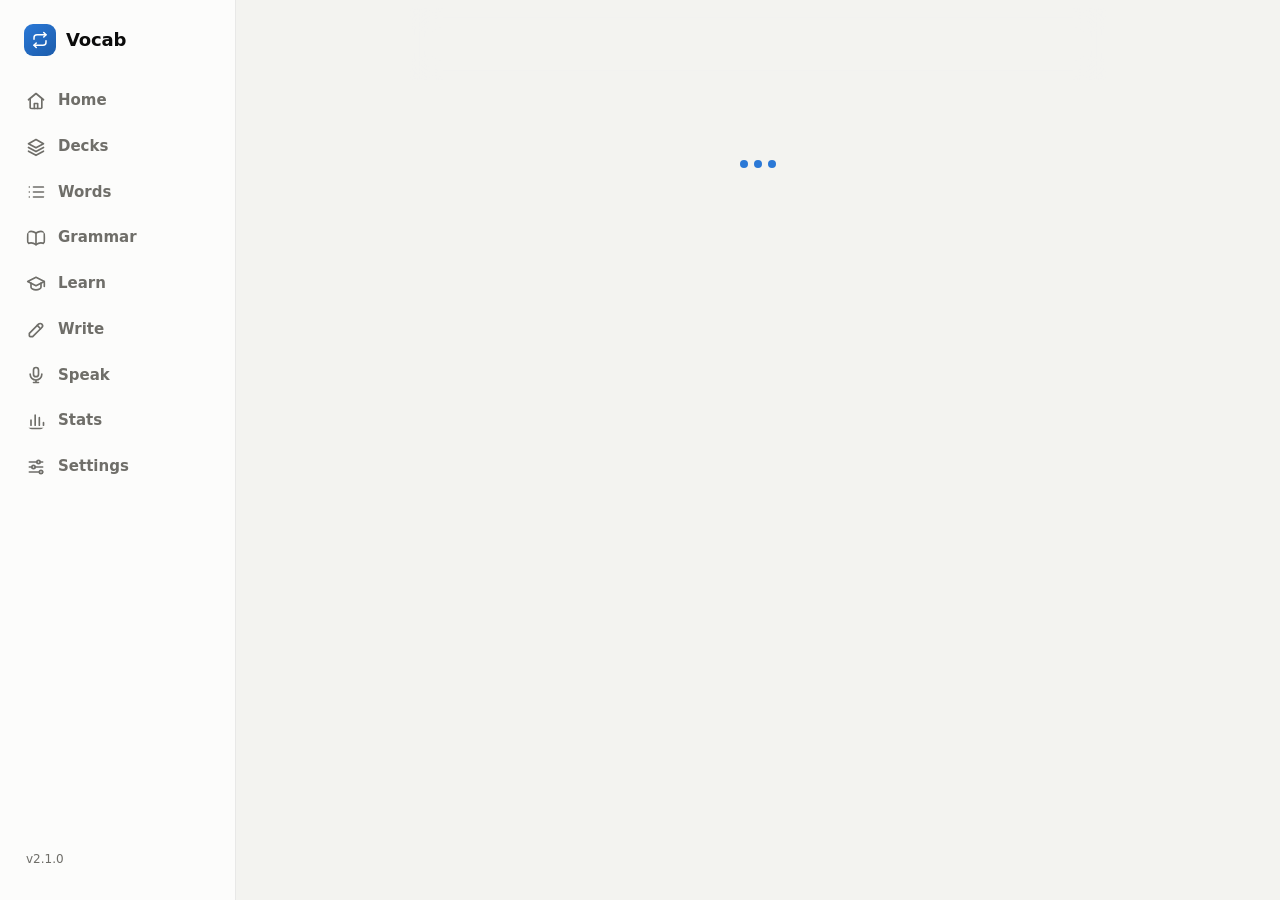
==== commit 25e50d7b: "Update the public copy" ====
--- a/apps/french/index.html
+++ b/apps/french/index.html
@@ -9,12 +9,12 @@
   <meta name="theme-color" content="#0d0d0d" media="(prefers-color-scheme: dark)">
   <meta name="mobile-web-app-capable" content="yes">
   <link rel="manifest" href="./manifest.json">
-  <link rel="icon" href="./icons/icon.svg" type="image/svg+xml">
-  <link rel="apple-touch-icon" href="./icons/icon-192.png">
+  <link rel="icon" href="./icons/icon.svg?v=2" type="image/svg+xml">
+  <link rel="apple-touch-icon" href="./icons/apple-touch-icon.png?v=2">
   <link rel="stylesheet" href="./css/app.css">
   <script src="./version.js"></script>
   <script type="module" src="./js/app.js"></script>
-  <!-- Sync: keeps browser data in the local data file while the server runs (shared with the dashboard). Non-blocking. -->
+  <!-- The school dashboard's sync keeps this app's data in the dashboard's data file while serve.py runs. -->
   <script type="module" src="../../js/sync/page.js"></script>
 </head>
 <body>
--- a/apps/french/css/app.css
+++ b/apps/french/css/app.css
@@ -381,7 +381,9 @@
 .toolbar .chips { flex: 1; min-width: 0; }
 .chips { display: flex; gap: 8px; padding: 2px; margin: -2px; overflow-x: auto; scrollbar-width: none; }
 .chips::-webkit-scrollbar { display: none; }
-.chips.wrap { flex-wrap: wrap; overflow: visible; }
+.chips.wrap { flex-wrap: wrap; overflow: visible; margin: 0; padding: 0; }
+/* In a wrapping row a long chip ("Slovesa na -ir, -re a nepravidelná") wraps its text instead of leaving the card. */
+.chips.wrap .chip { max-width: 100%; height: auto; min-height: 34px; padding-top: 6px; padding-bottom: 6px; white-space: normal; text-align: left; }
 .chip {
   display: inline-flex;
   align-items: center;
@@ -520,23 +522,22 @@
 .setting-text { flex: 1 1 200px; min-width: 0; }
 .setting-label { font-weight: 600; }
 .setting-hint { color: var(--text-3); font-size: 13px; }
-.setting .segmented { flex: 1 1 280px; }
+.setting .segmented, .setting > [data-no-tr] { flex: 1 1 280px; min-width: 0; }
 
 .segmented { display: flex; gap: 2px; padding: 3px; border-radius: 12px; background: var(--surface-2); box-shadow: inset 0 0 0 1px var(--border); }
 .segmented button {
   flex: 1 1 0;
-  min-width: 0;
-  height: 34px;
-  padding: 0 8px;
+  /* Never narrower than the longest word: a label wraps between words, never inside one. */
+  min-width: min-content;
+  min-height: 34px;
+  padding: 4px 8px;
   border: 0;
   border-radius: 9px;
   background: transparent;
   color: var(--text-2);
   font-size: 14px;
   font-weight: 600;
-  white-space: nowrap;
-  overflow: hidden;
-  text-overflow: ellipsis;
+  line-height: 1.2;
   cursor: pointer;
 }
 .segmented button.active { background: var(--seg-active); color: var(--text); box-shadow: 0 1px 3px rgba(0, 0, 0, 0.1), 0 0 0 1px var(--border); }
@@ -1149,6 +1150,36 @@
   .tab { font-size: 10px; }
   .tab .icon { padding: 4px 10px; }
 }
+/* Nine labels don't fit side by side on a phone (they crowd each other below 600px): show icons only.
+   The label stays for screen readers, and the page title already says where you are. */
+@media (max-width: 599px) {
+  .tab { padding: 6px 0; }
+  .tab .icon { padding: 6px 8px; }
+  .tab span { position: absolute; width: 1px; height: 1px; overflow: hidden; clip-path: inset(50%); white-space: nowrap; }
+}
+@media (max-width: 359px) {
+  .quick { grid-template-columns: 1fr; }
+}
+@media (max-width: 380px) {
+  /* Three tiles share 290px: less padding and no icon keep "Úspěšnost" inside its tile. */
+  .tile { padding: 12px 10px; }
+  .tile-label .icon { display: none; }
+}
+@media (max-width: 460px) {
+  /* The exercise type and the deck name stack instead of squeezing each other. */
+  .q-meta { flex-direction: column; align-items: center; gap: 2px; text-align: center; }
+}
+@media (max-width: 340px) {
+  .segmented button { padding-left: 4px; padding-right: 4px; }
+}
+@media (max-width: 400px) {
+  /* The flag alone says which language is on; the name would squeeze the page title. */
+  .lang-pill-name { display: none; }
+  .setting-profile { flex-wrap: wrap; }
+  .setting-profile .setting-text { flex: 1 1 150px; }
+  /* Long labels ("Nejdřív francouzština") read better stacked than hyphenated across three lines. */
+  .setting .segmented[data-name="direction"] { flex-direction: column; }
+}
 @media (pointer: coarse) {
   .accent-bar { flex-wrap: nowrap; justify-content: flex-start; overflow-x: auto; scrollbar-width: none; }
 }
@@ -1312,6 +1343,21 @@
 .drill-card-main .drill-meta { color: var(--text-3); font-size: 13px; }
 
 a.quick-btn { color: inherit; text-decoration: none; }
+.account-folder { align-items: center; margin-top: 14px; text-align: left; }
+.account-folder span { flex: 1; }
+.storage-card { overflow-wrap: anywhere; padding-top: 12px; padding-bottom: 12px; }
+.storage-row { display: flex; flex-wrap: wrap; justify-content: space-between; gap: 2px 12px; padding: 10px 0; font-size: 14px; }
+.storage-row + .storage-row { border-top: 1px solid var(--border); }
+.storage-row > :first-child { color: var(--text-3); }
+.storage-row > :last-child { min-width: 0; color: var(--text); }
+.storage-status { display: flex; align-items: flex-start; gap: 8px; margin: 0 0 4px; padding: 10px 12px; border-radius: 12px; background: var(--surface-2); color: var(--text-2); font-size: 14px; text-align: left; }
+.storage-status > span { flex: 1 1 0; min-width: 0; overflow-wrap: anywhere; }
+.storage-status code { overflow-wrap: anywhere; }
+.storage-status .icon { flex: none; width: 18px; height: 18px; margin-top: 1px; }
+.storage-status.is-good { background: var(--good-soft); color: var(--good-text); }
+.storage-status.is-warn { background: var(--warn-soft); color: var(--warn-text); }
+.storage-status.is-bad { background: var(--bad-soft); color: var(--bad-text); }
+.storage-card .setting-buttons { margin-top: 8px; }
 
 /* School dashboard link */
 .tab-school { color: var(--text-2); }
